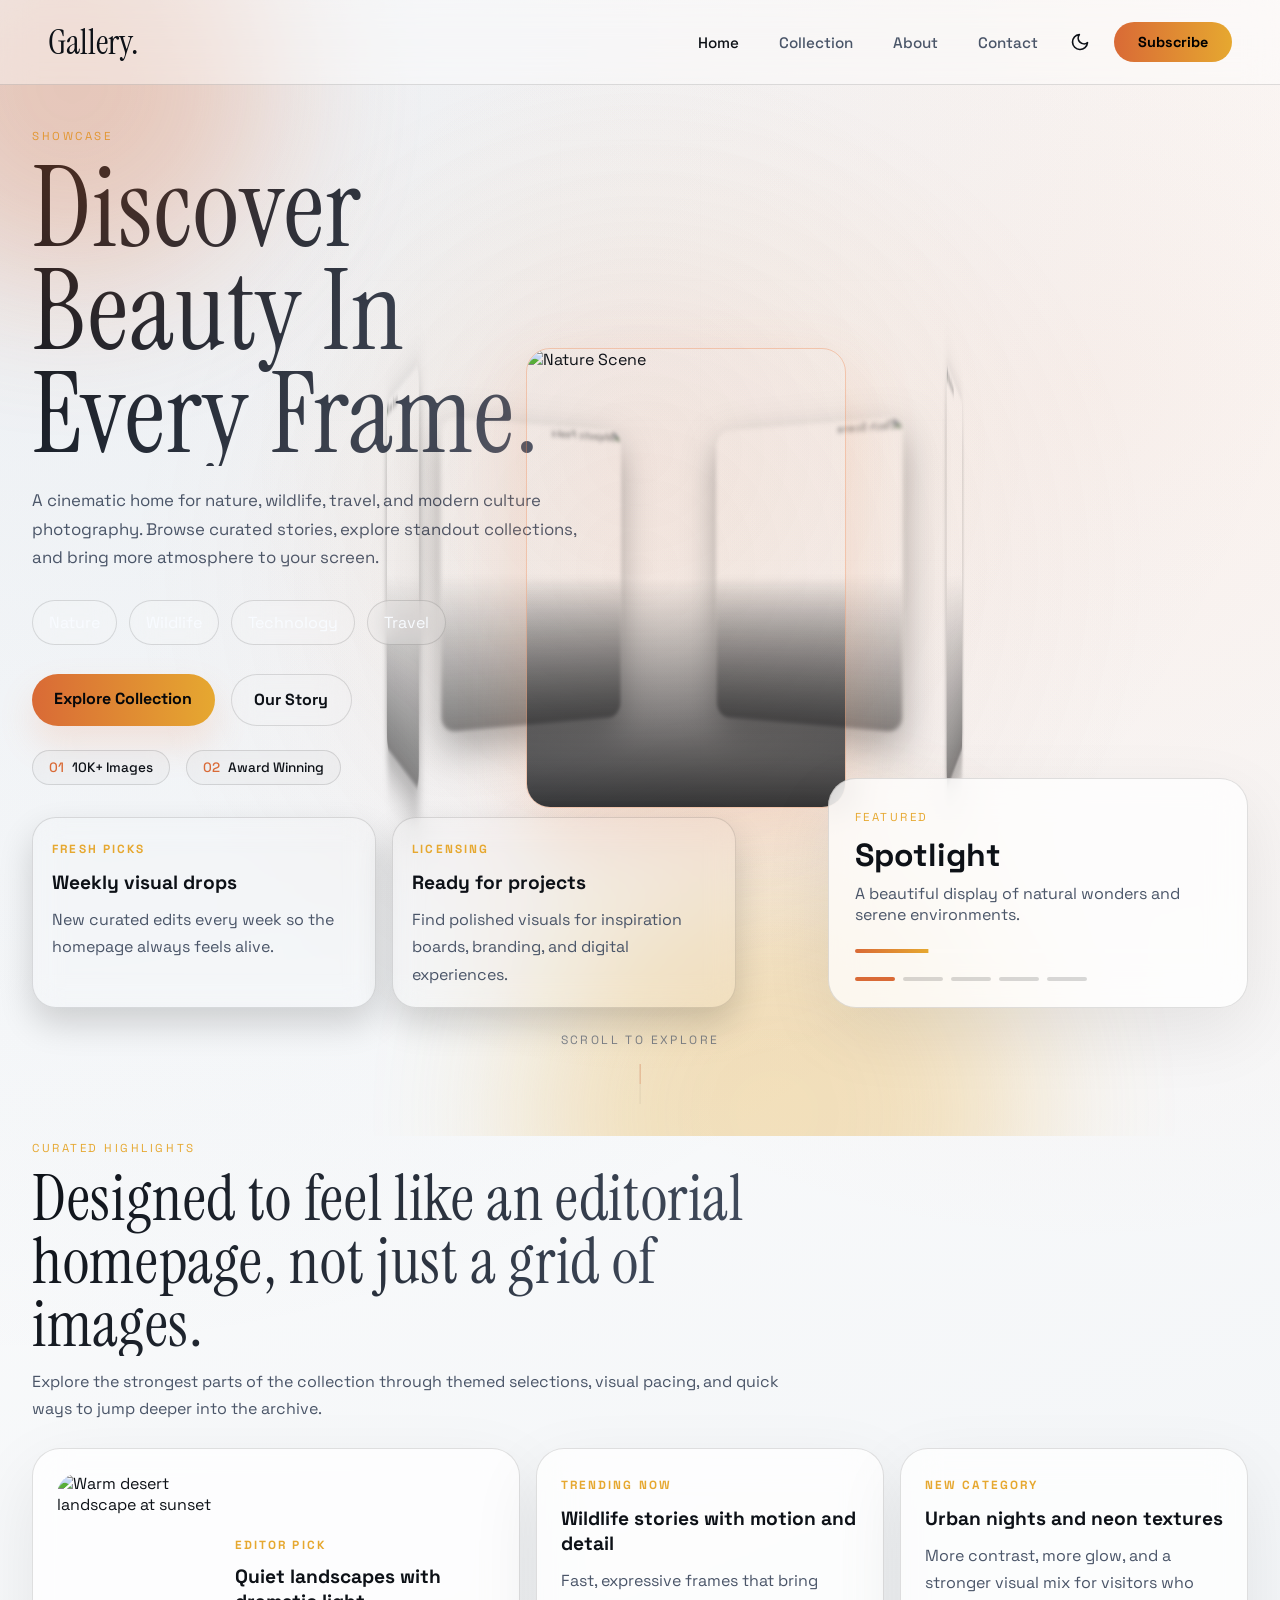
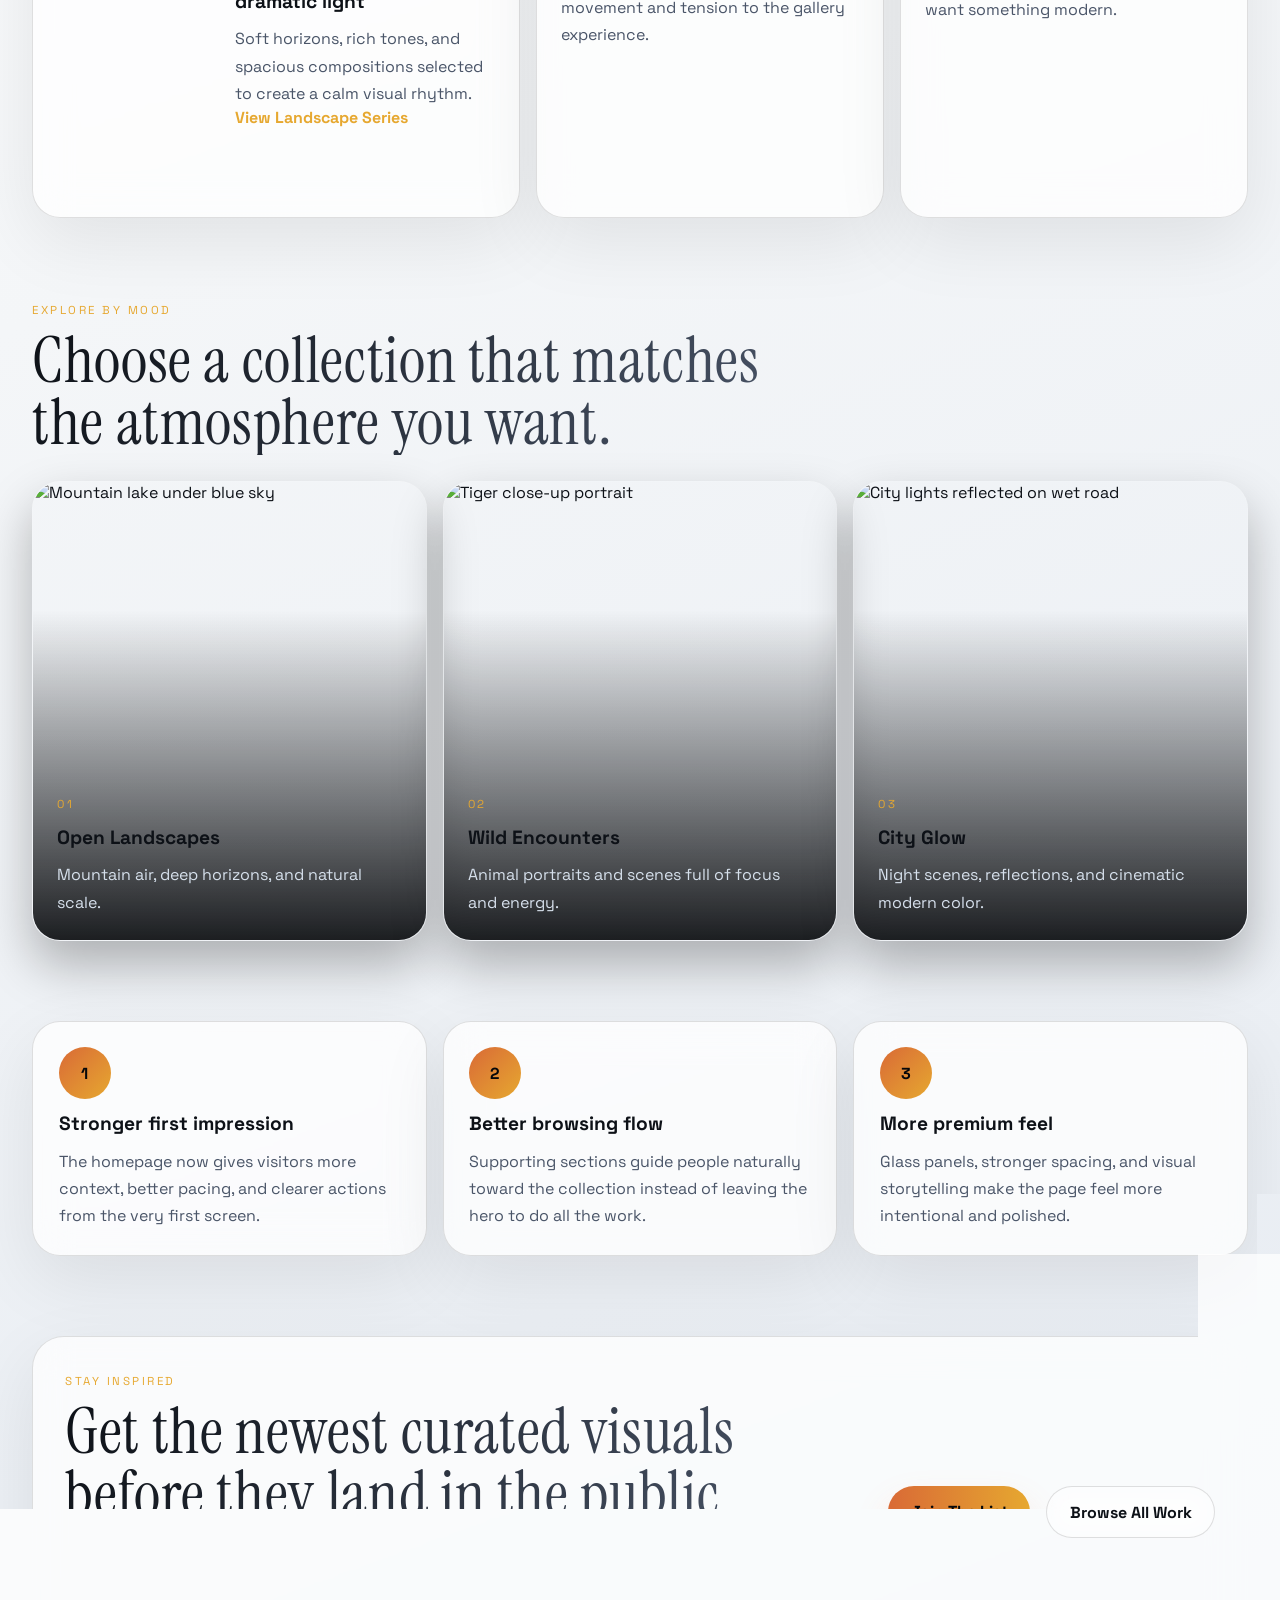
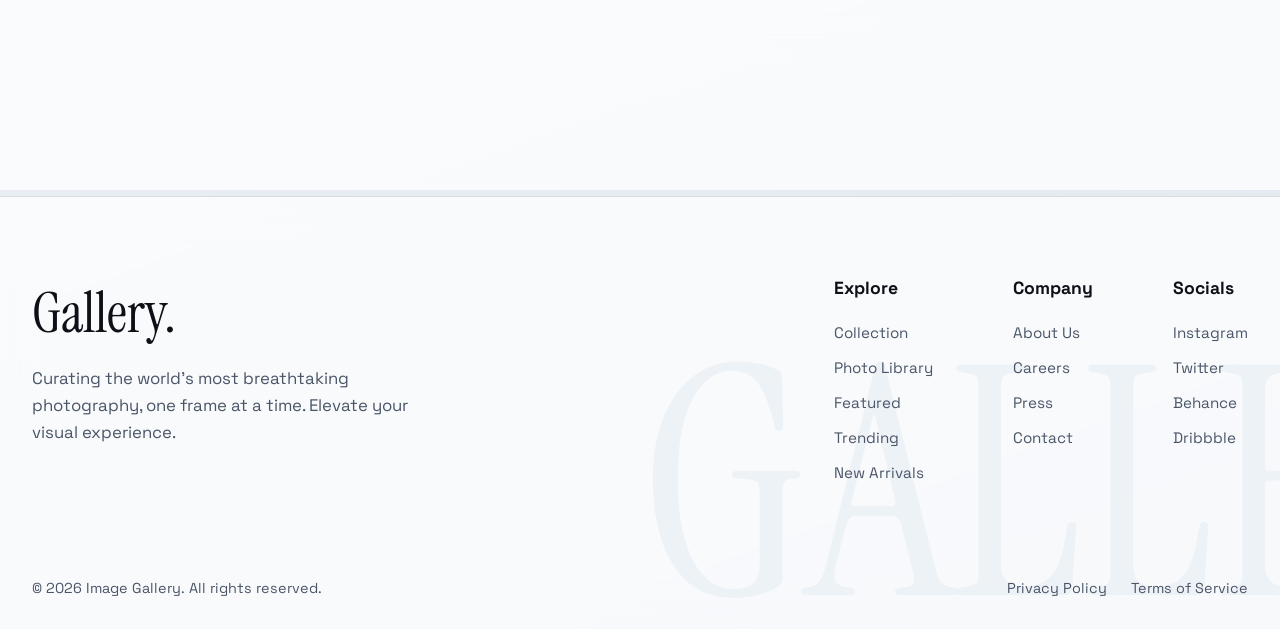
==== index.html @ 25993157 "Add files via upload" ====
<!DOCTYPE html>
<html lang="en" data-theme="dark">

<head>
    <meta charset="UTF-8">
    <meta name="viewport" content="width=device-width, initial-scale=1.0">
    <title>Image Gallery</title>
    <link rel="preconnect" href="https://fonts.googleapis.com">
    <link rel="preconnect" href="https://fonts.gstatic.com" crossorigin>
    <link
        href="https://fonts.googleapis.com/css2?family=Instrument+Serif:ital@0;1&family=Space+Grotesk:wght@400;500;700&display=swap"
        rel="stylesheet">
    <link rel="stylesheet" href="styles.css">
</head>

<body>
    <div class="bg-glow"></div>
    <div class="page-noise"></div>

    <nav class="navbar stagger-in">
        <a href="index.html" class="nav-brand magnetic" data-magnetic>Gallery.</a>
        <button class="nav-toggle" id="nav-toggle" type="button" aria-label="Toggle navigation"
            aria-controls="nav-menu" aria-expanded="false">
            <span></span>
            <span></span>
            <span></span>
        </button>
        <div class="nav-menu" id="nav-menu">
            <ul class="nav-links">
                <li><a href="index.html" class="active magnetic" data-magnetic>Home</a></li>
                <li><a href="collection.html" class="magnetic" data-magnetic>Collection</a></li>
                <li><a href="about.html" class="magnetic" data-magnetic>About</a></li>
                <li><a href="contact.html" class="magnetic" data-magnetic>Contact</a></li>
            </ul>
            <div class="nav-actions">
                <button class="theme-toggle magnetic" data-magnetic id="theme-toggle" aria-label="Toggle theme">
                    <svg class="sun-icon" xmlns="http://www.w3.org/2000/svg" width="20" height="20" viewBox="0 0 24 24"
                        fill="none" stroke="currentColor" stroke-width="2" stroke-linecap="round"
                        stroke-linejoin="round">
                        <circle cx="12" cy="12" r="5"></circle>
                        <line x1="12" y1="1" x2="12" y2="3"></line>
                        <line x1="12" y1="21" x2="12" y2="23"></line>
                        <line x1="4.22" y1="4.22" x2="5.64" y2="5.64"></line>
                        <line x1="18.36" y1="18.36" x2="19.78" y2="19.78"></line>
                        <line x1="1" y1="12" x2="3" y2="12"></line>
                        <line x1="21" y1="12" x2="23" y2="12"></line>
                        <line x1="4.22" y1="19.78" x2="5.64" y2="18.36"></line>
                        <line x1="18.36" y1="5.64" x2="19.78" y2="4.22"></line>
                    </svg>
                    <svg class="moon-icon" xmlns="http://www.w3.org/2000/svg" width="20" height="20" viewBox="0 0 24 24"
                        fill="none" stroke="currentColor" stroke-width="2" stroke-linecap="round"
                        stroke-linejoin="round" style="display: none;">
                        <path d="M21 12.79A9 9 0 1 1 11.21 3 7 7 0 0 0 21 12.79z"></path>
                    </svg>
                </button>
                <a href="contact.html" class="nav-cta magnetic" data-magnetic>Subscribe</a>
            </div>
        </div>
    </nav>

    <header class="hero">
        <div class="floating-orbs">
            <div class="orb orb-1"></div>
            <div class="orb orb-2"></div>
        </div>
        <div class="hero-3d-container">
            <div class="carousel-3d" id="hero-carousel-3d">
                <div class="carousel__cell active" data-label="Featured"
                    data-description="A beautiful display of natural wonders and serene environments.">
                    <img src="assets/photos/nature-scene.jpg"
                        alt="Nature Scene">
                    <div class="cell-overlay"></div>
                </div>
                <div class="carousel__cell" data-label="Trending"
                    data-description="Majestic creatures in their natural habitats.">
                    <img src="assets/photos/wildlife-scene.jpg"
                        alt="Wildlife Scene">
                    <div class="cell-overlay"></div>
                </div>
                <div class="carousel__cell" data-label="Latest"
                    data-description="Exploring the boundaries of modern technology.">
                    <img src="assets/photos/tech-scene.jpg"
                        alt="Tech Scene">
                    <div class="cell-overlay"></div>
                </div>
                <div class="carousel__cell" data-label="Popular"
                    data-description="Experience the breathtaking altitude and majestic peaks.">
                    <img src="assets/photos/majestic-peaks.jpg"
                        alt="Majestic Peaks">
                    <div class="cell-overlay"></div>
                </div>
                <div class="carousel__cell" data-label="Discover"
                    data-description="Feel the calming presence of the deep blue ocean.">
                    <img src="assets/photos/ocean-breeze.jpg"
                        alt="Ocean Breeze">
                    <div class="cell-overlay"></div>
                </div>
            </div>
        </div>

        <div class="hero-copy">
            <span class="eyebrow">Showcase</span>
            <h1>Discover Beauty In Every Frame.</h1>
            <p class="hero-text">A cinematic home for nature, wildlife, travel, and modern culture photography.
                Browse curated stories, explore standout collections, and bring more atmosphere to your screen.</p>
            <div class="hero-chips">
                <span>Nature</span>
                <span>Wildlife</span>
                <span>Technology</span>
                <span>Travel</span>
            </div>
            <div class="hero-actions stagger-in">
                <a href="collection.html" class="primary-link magnetic" data-magnetic>Explore Collection</a>
                <a href="about.html" class="secondary-link magnetic" data-magnetic>Our Story</a>
            </div>
            <div class="stat-badges stagger-in">
                <div class="badge magnetic" data-magnetic>
                    <span class="badge-icon">01</span>
                    <span class="badge-text">10K+ Images</span>
                </div>
                <div class="badge magnetic" data-magnetic>
                    <span class="badge-icon">02</span>
                    <span class="badge-text">Award Winning</span>
                </div>
            </div>
            <div class="hero-mini-grid reveal">
                <article class="mini-card">
                    <span class="mini-label">Fresh Picks</span>
                    <h3>Weekly visual drops</h3>
                    <p>New curated edits every week so the homepage always feels alive.</p>
                </article>
                <article class="mini-card">
                    <span class="mini-label">Licensing</span>
                    <h3>Ready for projects</h3>
                    <p>Find polished visuals for inspiration boards, branding, and digital experiences.</p>
                </article>
            </div>
        </div>

        <div class="hero-panel">
            <span class="panel-label" id="hero-label">Featured</span>
            <h2>Spotlight</h2>
            <p class="panel-text" id="hero-description">A beautiful display of natural wonders and serene
                environments.</p>
            <div class="hero-progress">
                <span id="hero-progress-bar"></span>
            </div>
            <div class="carousel-thumbnails">
                <button class="thumb-dot active magnetic" data-magnetic data-index="0"
                    aria-label="Go to slide 1"></button>
                <button class="thumb-dot magnetic" data-magnetic data-index="1" aria-label="Go to slide 2"></button>
                <button class="thumb-dot magnetic" data-magnetic data-index="2" aria-label="Go to slide 3"></button>
                <button class="thumb-dot magnetic" data-magnetic data-index="3" aria-label="Go to slide 4"></button>
                <button class="thumb-dot magnetic" data-magnetic data-index="4" aria-label="Go to slide 5"></button>
            </div>
        </div>

        <div class="scroll-indicator">
            <span class="scroll-text">Scroll to explore</span>
            <div class="scroll-line-container">
                <div class="scroll-line"></div>
            </div>
        </div>
    </header>

    <main class="home-main">
        <section class="home-section highlights reveal">
            <div class="section-heading stagger-in">
                <span class="eyebrow">Curated Highlights</span>
                <h2>Designed to feel like an editorial homepage, not just a grid of images.</h2>
                <p>Explore the strongest parts of the collection through themed selections, visual pacing, and quick
                    ways to jump deeper into the archive.</p>
            </div>
            <div class="highlights-grid">
                <article class="highlight-card highlight-card-large stagger-in">
                    <div class="highlight-visual">
                        <img src="assets/photos/warm-desert-landscape.jpg"
                            alt="Warm desert landscape at sunset">
                    </div>
                    <div class="highlight-copy">
                        <span class="mini-label">Editor Pick</span>
                        <h3>Quiet landscapes with dramatic light</h3>
                        <p>Soft horizons, rich tones, and spacious compositions selected to create a calm visual
                            rhythm.</p>
                        <a href="collection.html" class="text-link">View Landscape Series</a>
                    </div>
                </article>
                <article class="highlight-card stagger-in">
                    <span class="mini-label">Trending Now</span>
                    <h3>Wildlife stories with motion and detail</h3>
                    <p>Fast, expressive frames that bring movement and tension to the gallery experience.</p>
                </article>
                <article class="highlight-card stagger-in">
                    <span class="mini-label">New Category</span>
                    <h3>Urban nights and neon textures</h3>
                    <p>More contrast, more glow, and a stronger visual mix for visitors who want something modern.</p>
                </article>
            </div>
        </section>

        <section class="home-section collection-preview reveal">
            <div class="section-heading stagger-in">
                <span class="eyebrow">Explore By Mood</span>
                <h2>Choose a collection that matches the atmosphere you want.</h2>
            </div>
            <div class="preview-grid">
                <a href="collection.html" class="preview-card stagger-in magnetic" data-magnetic>
                    <img src="assets/photos/mountain-lake.jpg"
                        alt="Mountain lake under blue sky">
                    <div class="preview-overlay">
                        <span class="card-index">01</span>
                        <h3>Open Landscapes</h3>
                        <p>Mountain air, deep horizons, and natural scale.</p>
                    </div>
                </a>
                <a href="collection.html" class="preview-card stagger-in magnetic" data-magnetic>
                    <img src="assets/photos/tiger-close-up-portrait.jpg"
                        alt="Tiger close-up portrait">
                    <div class="preview-overlay">
                        <span class="card-index">02</span>
                        <h3>Wild Encounters</h3>
                        <p>Animal portraits and scenes full of focus and energy.</p>
                    </div>
                </a>
                <a href="collection.html" class="preview-card stagger-in magnetic" data-magnetic>
                    <img src="assets/photos/city-lights-reflection.jpg"
                        alt="City lights reflected on wet road">
                    <div class="preview-overlay">
                        <span class="card-index">03</span>
                        <h3>City Glow</h3>
                        <p>Night scenes, reflections, and cinematic modern color.</p>
                    </div>
                </a>
            </div>
        </section>

        <section class="home-section value-strip reveal">
            <div class="value-grid">
                <article class="value-card stagger-in">
                    <span class="value-number">1</span>
                    <h3>Stronger first impression</h3>
                    <p>The homepage now gives visitors more context, better pacing, and clearer actions from the very
                        first screen.</p>
                </article>
                <article class="value-card stagger-in">
                    <span class="value-number">2</span>
                    <h3>Better browsing flow</h3>
                    <p>Supporting sections guide people naturally toward the collection instead of leaving the hero to
                        do all the work.</p>
                </article>
                <article class="value-card stagger-in">
                    <span class="value-number">3</span>
                    <h3>More premium feel</h3>
                    <p>Glass panels, stronger spacing, and visual storytelling make the page feel more intentional and
                        polished.</p>
                </article>
            </div>
        </section>

        <section class="home-section home-cta reveal">
            <div class="cta-panel stagger-in">
                <div class="cta-copy">
                    <span class="eyebrow">Stay Inspired</span>
                    <h2>Get the newest curated visuals before they land in the public gallery.</h2>
                    <p>Follow the latest edits, featured sets, and seasonal selections with one quick click.</p>
                </div>
                <div class="cta-actions">
                    <a href="contact.html" class="primary-link magnetic" data-magnetic>Join The List</a>
                    <a href="collection.html" class="secondary-link magnetic" data-magnetic>Browse All Work</a>
                </div>
            </div>
        </section>
    </main>

    <footer class="footer reveal">
        <div class="footer-watermark stagger-in">GALLERY</div>
        <div class="footer-top">
            <div class="footer-brand stagger-in">
                <h2>Gallery.</h2>
                <p>Curating the world's most breathtaking photography, one frame at a time. Elevate your visual
                    experience.</p>
            </div>
            <div class="footer-links stagger-in">
                <div class="link-column">
                    <h3>Explore</h3>
                    <a href="collection.html">Collection</a>
                    <a href="photos.html">Photo Library</a>
                    <a href="collection.html">Featured</a>
                    <a href="collection.html">Trending</a>
                    <a href="collection.html">New Arrivals</a>
                </div>
                <div class="link-column">
                    <h3>Company</h3>
                    <a href="about.html">About Us</a>
                    <a href="about.html">Careers</a>
                    <a href="about.html">Press</a>
                    <a href="contact.html">Contact</a>
                </div>
                <div class="link-column">
                    <h3>Socials</h3>
                    <a href="#">Instagram</a>
                    <a href="#">Twitter</a>
                    <a href="#">Behance</a>
                    <a href="#">Dribbble</a>
                </div>
            </div>
        </div>
        <div class="footer-bottom stagger-in">
            <p>&copy; 2026 Image Gallery. All rights reserved.</p>
            <div class="footer-legal">
                <a href="#">Privacy Policy</a>
                <a href="#">Terms of Service</a>
            </div>
        </div>
    </footer>

    <script src="script.js"></script>
</body>

</html>
---- styles.css ----
:root, :root[data-theme="dark"] {
    --bg-main: #0d1117;
    --bg-gradient-1: rgba(55, 92, 133, 0.34);
    --bg-gradient-2: rgba(240, 140, 87, 0.22);
    --bg-gradient-3: #091018;
    --bg-gradient-4: #0d1117;
    --bg-gradient-5: #111b27;

    --bg: #0d1117;
    --bg-soft: #131c26;
    --panel: rgba(10, 16, 25, 0.74);
    --panel-strong: rgba(14, 21, 33, 0.94);
    --line: rgba(255, 255, 255, 0.12);
    --text: #edf2f7;
    --text-inverse: #0d1117;
    --muted: #9fb0c4;
    --accent: #f08c57;
    --accent-soft: #ffd166;
    --glow: rgba(240, 140, 87, 0.28);
    --shadow: 0 24px 70px rgba(0, 0, 0, 0.32);
    
    --nav-bg: rgba(10, 16, 25, 0.4);
    --noise-color: rgba(255, 255, 255, 0.04);
    --page-gutter: 2rem;
    --page-gutter-mobile: 1rem;
    --section-padding-block: clamp(0.75rem, 2vw, 1.5rem);
    --nav-offset: 6.75rem;
    --nav-offset-mobile: 5.5rem;
}

:root[data-theme="light"] {
    --bg-main: #f4f6f8;
    --bg-gradient-1: rgba(55, 92, 133, 0.1);
    --bg-gradient-2: rgba(240, 140, 87, 0.1);
    --bg-gradient-3: #ffffff;
    --bg-gradient-4: #f4f6f8;
    --bg-gradient-5: #e2e8f0;

    --bg: #f4f6f8;
    --bg-soft: #e2e8f0;
    --panel: rgba(255, 255, 255, 0.74);
    --panel-strong: rgba(255, 255, 255, 0.94);
    --line: rgba(0, 0, 0, 0.12);
    --text: #0d1117;
    --text-inverse: #edf2f7;
    --muted: #4a5568;
    --accent: #d96a36;
    --accent-soft: #e6a830;
    --glow: rgba(217, 106, 54, 0.28);
    --shadow: 0 24px 70px rgba(0, 0, 0, 0.08);

    --nav-bg: rgba(255, 255, 255, 0.4);
    --noise-color: rgba(0, 0, 0, 0.04);
    --page-gutter: 2rem;
    --page-gutter-mobile: 1rem;
    --section-padding-block: clamp(0.75rem, 2vw, 1.5rem);
    --nav-offset: 6.75rem;
    --nav-offset-mobile: 5.5rem;
}

* {
    margin: 0;
    padding: 0;
    box-sizing: border-box;
}

html {
    scroll-behavior: smooth;
}

body {
    min-height: 100vh;
    font-family: "Space Grotesk", sans-serif;
    color: var(--text);
    background:
        radial-gradient(circle at top left, var(--bg-gradient-1), transparent 34%),
        radial-gradient(circle at 85% 10%, var(--bg-gradient-2), transparent 24%),
        linear-gradient(160deg, var(--bg-gradient-3) 0%, var(--bg-gradient-4) 45%, var(--bg-gradient-5) 100%);
    background-color: var(--bg-main);
    overflow-x: hidden;
    transition: background-color 0.5s ease, color 0.5s ease;
}

img {
    display: block;
    width: 100%;
}

button {
    font: inherit;
}

.page-noise {
    position: fixed;
    inset: 0;
    pointer-events: none;
    opacity: 0.18;
    background-image:
        linear-gradient(var(--noise-color) 1px, transparent 1px),
        linear-gradient(90deg, var(--noise-color) 1px, transparent 1px);
    background-size: 140px 140px;
    mask-image: radial-gradient(circle at center, black, transparent 92%);
}

.navbar {
    position: fixed;
    top: 0;
    left: 0;
    width: 100%;
    display: flex;
    justify-content: space-between;
    align-items: center;
    padding: 1.2rem 3rem;
    z-index: 20;
    background: var(--nav-bg);
    backdrop-filter: blur(16px);
    border-bottom: 1px solid var(--line);
}

.nav-menu {
    display: flex;
    align-items: center;
    gap: 2rem;
}

.nav-brand {
    font-family: "Instrument Serif", serif;
    font-size: 2.2rem;
    color: var(--text);
    text-decoration: none;
    font-weight: 400;
}

.nav-links {
    display: flex;
    gap: 2.5rem;
    list-style: none;
}

.nav-links a {
    color: var(--muted);
    text-decoration: none;
    font-size: 0.95rem;
    font-weight: 500;
    transition: color 0.3s ease;
}

.nav-links a:hover,
.nav-links a.active {
    color: var(--text);
}

.nav-toggle {
    display: none;
    width: 48px;
    height: 48px;
    margin-left: auto;
    border: 1px solid var(--line);
    border-radius: 16px;
    background: rgba(255, 255, 255, 0.06);
    color: var(--text);
    align-items: center;
    justify-content: center;
    flex-direction: column;
    gap: 0.28rem;
    cursor: pointer;
}

.nav-toggle span {
    display: block;
    width: 18px;
    height: 2px;
    border-radius: 999px;
    background: currentColor;
    transition: transform 0.25s ease, opacity 0.25s ease;
}

.navbar.menu-open .nav-toggle span:nth-child(1) {
    transform: translateY(6px) rotate(45deg);
}

.navbar.menu-open .nav-toggle span:nth-child(2) {
    opacity: 0;
}

.navbar.menu-open .nav-toggle span:nth-child(3) {
    transform: translateY(-6px) rotate(-45deg);
}

.nav-cta {
    display: inline-flex;
    align-items: center;
    justify-content: center;
    padding: 0.7rem 1.5rem;
    background: linear-gradient(90deg, var(--accent), var(--accent-soft));
    color: #000;
    border: none;
    border-radius: 999px;
    font-weight: 700;
    font-size: 0.9rem;
    text-decoration: none;
    cursor: pointer;
    transition: transform 0.3s ease, box-shadow 0.3s ease;
}

.nav-cta:hover {
    transform: translateY(-2px);
    box-shadow: 0 10px 20px rgba(240, 140, 87, 0.3);
}

.hero {
    position: relative;
    min-height: 100vh;
    padding: calc(var(--nav-offset) + 1rem) var(--page-gutter) 8rem;
    display: grid;
    grid-template-columns: minmax(0, 1.2fr) minmax(300px, 420px);
    gap: 1.5rem;
    align-items: end;
}

.hero-3d-container {
    position: absolute;
    inset: 0;
    overflow: hidden;
    perspective: 1200px;
    padding-top: 1.25rem;
    padding-right: 2rem;
    display: flex;
    justify-content: center;
    align-items: center;
    z-index: 0;
}

.hero-3d-container::before {
    content: "";
    position: absolute;
    inset: 0;
    background: radial-gradient(circle at center, rgba(240, 140, 87, 0.08), transparent 60%);
    pointer-events: none;
}

.carousel-3d {
    --radius: 350px;
    width: 320px;
    height: 460px;
    position: relative;
    transform-style: preserve-3d;
    transition: transform 1s cubic-bezier(0.25, 1, 0.5, 1);
    transform: translateZ(calc(var(--radius) * -1)) rotateY(var(--rotation, 0deg));
    margin-left: 10%;
}

.carousel__cell {
    position: absolute;
    width: 100%;
    height: 100%;
    left: 0;
    top: 0;
    border-radius: 24px;
    overflow: hidden;
    box-shadow: 0 25px 60px rgba(0, 0, 0, 0.5);
    border: 1px solid rgba(255, 255, 255, 0.15);
    transition: filter 1s ease, opacity 1s ease;
    filter: brightness(0.4) blur(3px);
    opacity: 0.6;
}

.carousel__cell.active {
    filter: brightness(1) blur(0px);
    opacity: 1;
    box-shadow: 0 30px 70px rgba(240, 140, 87, 0.2);
    border-color: rgba(240, 140, 87, 0.4);
}

.carousel__cell img {
    width: 100%;
    height: 100%;
    object-fit: cover;
}

.cell-overlay {
    position: absolute;
    inset: 0;
    background: linear-gradient(180deg, transparent 50%, rgba(5, 7, 10, 0.8));
}

.carousel__cell:nth-child(1) { transform: rotateY(0deg) translateZ(var(--radius)); }
.carousel__cell:nth-child(2) { transform: rotateY(72deg) translateZ(var(--radius)); }
.carousel__cell:nth-child(3) { transform: rotateY(144deg) translateZ(var(--radius)); }
.carousel__cell:nth-child(4) { transform: rotateY(216deg) translateZ(var(--radius)); }
.carousel__cell:nth-child(5) { transform: rotateY(288deg) translateZ(var(--radius)); }

.hero-copy {
    max-width: 760px;
    align-self: center;
    padding-top: 0;
}

.eyebrow,
.panel-label,
.lightbox-kicker,
.card-index {
    text-transform: uppercase;
    letter-spacing: 0.22em;
    font-size: 0.72rem;
}

.eyebrow,
.panel-label,
.lightbox-kicker {
    color: var(--accent-soft);
}

.hero h1,
.gallery-intro h2,
.lightbox-caption h3 {
    font-family: "Instrument Serif", serif;
    font-weight: 400;
    letter-spacing: 0.01em;
}

.hero h1 {
    max-width: 10ch;
    font-size: clamp(4rem, 9vw, 7rem);
    line-height: 0.92;
    margin-top: 0.75rem;
}

.hero-text {
    max-width: 34rem;
    margin-top: 1.25rem;
    color: var(--muted);
    font-size: 1.05rem;
    line-height: 1.7;
}

.hero-chips {
    display: flex;
    gap: 0.75rem;
    flex-wrap: wrap;
    margin-top: 1.75rem;
}

.hero-chips span,
.filter-btn,
.nav-btn {
    border: 1px solid var(--line);
    backdrop-filter: blur(14px);
}

.hero-chips span {
    padding: 0.7rem 1rem;
    border-radius: 999px;
    background: rgba(255, 255, 255, 0.08);
    color: #f8fbff;
}

.hero-actions,
.cta-actions {
    display: flex;
    flex-wrap: wrap;
    gap: 1rem;
    margin-top: 1.8rem;
}

.primary-link,
.secondary-link,
.text-link {
    text-decoration: none;
}

.primary-link,
.secondary-link {
    display: inline-flex;
    align-items: center;
    justify-content: center;
    min-height: 52px;
    padding: 0.9rem 1.4rem;
    border-radius: 999px;
    font-weight: 700;
    transition: transform 0.3s ease, box-shadow 0.3s ease, background 0.3s ease, border-color 0.3s ease;
}

.primary-link {
    background: linear-gradient(90deg, var(--accent), var(--accent-soft));
    color: #05070a;
    box-shadow: 0 18px 35px rgba(240, 140, 87, 0.18);
}

.primary-link:hover,
.secondary-link:hover,
.text-link:hover {
    transform: translateY(-2px);
}

.secondary-link {
    color: var(--text);
    border: 1px solid var(--line);
    background: rgba(255, 255, 255, 0.06);
    backdrop-filter: blur(14px);
}

.text-link {
    color: var(--accent-soft);
    font-weight: 700;
}

.hero-mini-grid {
    display: grid;
    grid-template-columns: repeat(2, minmax(0, 1fr));
    gap: 1rem;
    margin-top: 2rem;
    max-width: 44rem;
}

.mini-card {
    padding: 1.2rem;
    border-radius: 24px;
    border: 1px solid var(--line);
    background: rgba(255, 255, 255, 0.05);
    backdrop-filter: blur(14px);
    box-shadow: 0 16px 34px rgba(0, 0, 0, 0.16);
}

.mini-label {
    display: inline-block;
    color: var(--accent-soft);
    font-size: 0.74rem;
    font-weight: 700;
    text-transform: uppercase;
    letter-spacing: 0.18em;
}

.mini-card h3,
.highlight-card h3,
.value-card h3,
.preview-overlay h3 {
    margin-top: 0.75rem;
    font-size: 1.2rem;
}

.mini-card p,
.highlight-card p,
.section-heading p,
.value-card p,
.cta-copy p,
.preview-overlay p {
    margin-top: 0.7rem;
    color: var(--muted);
    line-height: 1.7;
}

.hero-panel {
    align-self: end;
    padding: 1.6rem;
    border: 1px solid var(--line);
    border-radius: 28px;
    background: var(--panel);
    box-shadow: var(--shadow);
    backdrop-filter: blur(18px);
}

.hero-panel h2 {
    margin-top: 0.8rem;
    font-size: 2rem;
    line-height: 1;
}

.panel-text {
    margin-top: 0.8rem;
    color: var(--muted);
}

.hero-progress {
    margin-top: 1.5rem;
    height: 4px;
    background: rgba(255, 255, 255, 0.08);
    border-radius: 999px;
    overflow: hidden;
}

.hero-progress span {
    display: block;
    width: 100%;
    height: 100%;
    background: linear-gradient(90deg, var(--accent), var(--accent-soft));
    transition: transform 0.6s ease;
    transform-origin: left center;
}

.home-main {
    position: relative;
    z-index: 1;
    padding: 0 var(--page-gutter) 2rem;
}

.home-section {
    max-width: 1320px;
    margin: 0 auto 1.5rem;
}

.section-heading {
    max-width: 760px;
    margin-bottom: 1.6rem;
}

.section-heading h2,
.cta-copy h2 {
    margin-top: 0.7rem;
    font-family: "Instrument Serif", serif;
    font-size: clamp(2.4rem, 5vw, 4.2rem);
    font-weight: 400;
    line-height: 0.98;
    letter-spacing: 0.01em;
}

.highlights-grid {
    display: grid;
    grid-template-columns: 1.4fr 1fr 1fr;
    gap: 1rem;
}

.highlight-card,
.value-card,
.cta-panel {
    border: 1px solid var(--line);
    background: var(--panel);
    box-shadow: var(--shadow);
    backdrop-filter: blur(18px);
}

.highlight-card {
    min-height: 100%;
    padding: 1.5rem;
    border-radius: 28px;
}

.highlight-card-large {
    display: grid;
    grid-template-columns: minmax(0, 1.1fr) minmax(260px, 0.9fr);
    gap: 1rem;
    align-items: stretch;
}

.highlight-visual {
    overflow: hidden;
    border-radius: 22px;
    min-height: 320px;
}

.highlight-visual img,
.preview-card img {
    width: 100%;
    height: 100%;
    object-fit: cover;
    transition: transform 0.6s ease;
}

.highlight-card:hover .highlight-visual img,
.preview-card:hover img {
    transform: scale(1.05);
}

.highlight-copy {
    display: flex;
    flex-direction: column;
    justify-content: center;
}

.collection-preview,
.value-strip,
.home-cta {
    margin-top: 5rem;
}

.preview-grid {
    display: grid;
    grid-template-columns: repeat(3, minmax(0, 1fr));
    gap: 1rem;
}

.preview-card {
    display: block;
    color: inherit;
    text-decoration: none;
    position: relative;
    min-height: 460px;
    border-radius: 28px;
    overflow: hidden;
    border: 1px solid rgba(255, 255, 255, 0.12);
    box-shadow: 0 24px 50px rgba(0, 0, 0, 0.28);
}

.preview-card::after {
    content: "";
    position: absolute;
    inset: 0;
    background: linear-gradient(180deg, transparent 28%, rgba(5, 7, 10, 0.9) 100%);
}

.preview-overlay {
    position: absolute;
    inset: auto 0 0 0;
    z-index: 1;
    padding: 1.5rem;
}

.preview-overlay p {
    color: #d6e0ec;
}

.value-grid {
    display: grid;
    grid-template-columns: repeat(3, minmax(0, 1fr));
    gap: 1rem;
}

.value-card {
    padding: 1.6rem;
    border-radius: 28px;
}

.value-number {
    display: inline-flex;
    align-items: center;
    justify-content: center;
    width: 52px;
    height: 52px;
    border-radius: 50%;
    color: #05070a;
    font-weight: 700;
    background: linear-gradient(135deg, var(--accent), var(--accent-soft));
}

.cta-panel {
    display: flex;
    justify-content: space-between;
    gap: 2rem;
    padding: 2rem;
    border-radius: 32px;
    align-items: center;
}

.cta-copy {
    max-width: 720px;
}

.gallery-shell {
    position: relative;
    z-index: 1;
    margin: 8rem auto 3rem;
    padding: 0 var(--page-gutter) 1rem;
    max-width: 1320px;
}

.photo-library-page {
    padding-bottom: 2rem;
}

.gallery-intro,
.gallery-panel {
    border: 1px solid var(--line);
    background: var(--panel);
    backdrop-filter: blur(18px);
    box-shadow: var(--shadow);
}

.gallery-intro {
    display: grid;
    grid-template-columns: minmax(0, 1fr) minmax(300px, 480px);
    gap: 1.5rem;
    padding: 1.7rem;
    border-radius: 30px 30px 0 0;
}

.gallery-intro h2 {
    margin-top: 0.8rem;
    font-size: clamp(2.2rem, 4vw, 3.5rem);
    line-height: 0.95;
}

.stats-grid {
    display: grid;
    grid-template-columns: repeat(3, minmax(0, 1fr));
    gap: 1rem;
}

.stat-card {
    padding: 1rem;
    border-radius: 22px;
    background: rgba(255, 255, 255, 0.05);
    border: 1px solid rgba(255, 255, 255, 0.08);
}

.stat-card span {
    display: block;
    font-size: 1.15rem;
    font-weight: 700;
}

.stat-card p {
    margin-top: 0.45rem;
    color: var(--muted);
    font-size: 0.9rem;
}

.gallery-panel {
    padding: 1.7rem;
    border-top: none;
    border-radius: 0 0 30px 30px;
}

.filters {
    display: flex;
    gap: 0.85rem;
    flex-wrap: wrap;
}

.filter-btn,
.nav-btn,
.close,
.lightbox-nav {
    cursor: pointer;
    color: var(--text);
}

.filter-btn {
    padding: 0.85rem 1.2rem;
    border-radius: 999px;
    background: rgba(255, 255, 255, 0.06);
    transition: transform 0.25s ease, background 0.25s ease, border-color 0.25s ease;
}

.filter-btn:hover,
.filter-btn.active {
    background: rgba(240, 140, 87, 0.16);
    border-color: rgba(240, 140, 87, 0.45);
    transform: translateY(-2px);
}

.status-text {
    margin: 1.1rem 0 1.7rem;
    color: var(--muted);
}

.gallery-grid {
    display: grid;
    grid-template-columns: repeat(12, minmax(0, 1fr));
    gap: 1rem;
}

.gallery-item {
    position: relative;
    grid-column: span 4;
    min-height: 320px;
    border-radius: 24px;
    overflow: hidden;
    cursor: pointer;
    box-shadow: 0 18px 45px rgba(0, 0, 0, 0.24);
    isolation: isolate;
    transform: translateY(0);
    transition: transform 0.35s ease, box-shadow 0.35s ease, opacity 0.35s ease;
}

.gallery-item::before {
    content: "";
    position: absolute;
    inset: 0;
    border: 1px solid rgba(255, 255, 255, 0.12);
    border-radius: inherit;
    z-index: 2;
    pointer-events: none;
}

.gallery-item img {
    height: 100%;
    object-fit: cover;
    transition: transform 0.55s ease, filter 0.55s ease;
}

.gallery-item:hover,
.gallery-item:focus-visible {
    transform: translateY(-8px);
    box-shadow: 0 30px 60px rgba(0, 0, 0, 0.35);
    outline: none;
}

.gallery-item:hover img,
.gallery-item:focus-visible img {
    transform: scale(1.06);
    filter: saturate(1.05);
}

.gallery-item.tall {
    min-height: 430px;
}

.gallery-item.wide {
    grid-column: span 8;
}

.overlay {
    position: absolute;
    inset: auto 0 0 0;
    z-index: 1;
    padding: 1.2rem;
    background: linear-gradient(180deg, transparent, rgba(7, 9, 13, 0.9));
}

.card-index {
    color: var(--accent-soft);
}

.overlay h3 {
    margin-top: 0.4rem;
    font-size: 1.35rem;
}

.overlay p:last-child {
    margin-top: 0.35rem;
    color: #d5dfeb;
    font-size: 0.94rem;
}

.gallery-item.hide {
    opacity: 0;
    transform: scale(0.96);
    pointer-events: none;
}

.navigation {
    display: flex;
    justify-content: center;
    gap: 1rem;
    margin-top: 1.7rem;
}

.nav-btn,
.close,
.lightbox-nav {
    border: 1px solid var(--line);
    background: rgba(255, 255, 255, 0.08);
    transition: background 0.25s ease, transform 0.25s ease, opacity 0.25s ease;
}

.nav-btn {
    min-width: 150px;
    padding: 0.95rem 1.2rem;
    border-radius: 999px;
}

.nav-btn:hover:not(:disabled),
.close:hover,
.lightbox-nav:hover {
    background: rgba(240, 140, 87, 0.16);
    transform: translateY(-2px);
}

.nav-btn:disabled {
    opacity: 0.45;
    cursor: not-allowed;
}

.lightbox {
    position: fixed;
    inset: 0;
    z-index: 30;
    display: none;
    grid-template-columns: auto minmax(0, 960px) auto;
    align-items: center;
    gap: 1rem;
    padding: 2rem;
    background: rgba(4, 7, 11, 0.9);
    backdrop-filter: blur(12px);
}

.lightbox.show {
    display: grid;
}

.lightbox-stage {
    border: 1px solid var(--line);
    background: var(--panel-strong);
    border-radius: 28px;
    overflow: hidden;
    box-shadow: var(--shadow);
}

#lightbox-img {
    width: 100%;
    max-height: 72vh;
    object-fit: cover;
}

.lightbox-caption {
    padding: 1.3rem 1.4rem 1.5rem;
}

.lightbox-caption h3 {
    margin-top: 0.6rem;
    font-size: 2rem;
}

.lightbox-caption p:last-child {
    margin-top: 0.45rem;
    color: var(--muted);
}

.close {
    position: absolute;
    top: 1.2rem;
    right: 1.2rem;
    padding: 0.8rem 1rem;
    border-radius: 999px;
}

.lightbox-nav {
    width: 56px;
    height: 56px;
    border-radius: 50%;
    font-size: 1.3rem;
}

.photo-library-actions {
    display: flex;
    flex-wrap: wrap;
    gap: 1rem;
    margin-bottom: 1.5rem;
}

.photo-library-grid {
    display: grid;
    grid-template-columns: repeat(3, minmax(0, 1fr));
    gap: 1rem;
}

.photo-card {
    overflow: hidden;
    border-radius: 28px;
    border: 1px solid var(--line);
    background: var(--panel);
    box-shadow: var(--shadow);
    backdrop-filter: blur(18px);
}

.photo-card-image {
    aspect-ratio: 4 / 3;
    overflow: hidden;
}

.photo-card-image img {
    width: 100%;
    height: 100%;
    object-fit: cover;
    transition: transform 0.5s ease;
}

.photo-card:hover .photo-card-image img {
    transform: scale(1.04);
}

.photo-card-body {
    padding: 1.35rem;
}

.photo-card-body h3 {
    margin-top: 0.75rem;
    font-size: 1.2rem;
}

.photo-card-meta {
    margin-top: 0.7rem;
    color: var(--muted);
    line-height: 1.6;
}

.photo-card-actions {
    display: flex;
    flex-wrap: wrap;
    gap: 0.75rem;
    margin-top: 1rem;
}

.download-link {
    display: inline-flex;
    align-items: center;
    justify-content: center;
    min-height: 46px;
    padding: 0.8rem 1.1rem;
    border-radius: 999px;
    border: 1px solid var(--line);
    background: rgba(255, 255, 255, 0.06);
    color: var(--text);
    text-decoration: none;
    font-weight: 700;
    transition: transform 0.3s ease, background 0.3s ease, border-color 0.3s ease;
}

.download-link:hover {
    transform: translateY(-2px);
    background: rgba(240, 140, 87, 0.16);
    border-color: rgba(240, 140, 87, 0.45);
}

@media (max-width: 1100px) {
    .hero {
        grid-template-columns: 1fr;
        align-items: end;
        min-height: 860px;
    }

    .hero-copy {
        padding-top: 2rem;
    }

    .carousel-3d {
        --radius: 300px;
        margin-left: 0;
        width: 280px;
        height: 400px;
    }

    .hero-panel {
        max-width: 430px;
    }

    .highlights-grid,
    .preview-grid,
    .value-grid,
    .highlight-card-large {
        grid-template-columns: 1fr;
    }

    .cta-panel {
        flex-direction: column;
        align-items: flex-start;
    }

    .gallery-intro {
        grid-template-columns: 1fr;
    }

    .gallery-item,
    .gallery-item.wide {
        grid-column: span 6;
    }

    .photo-library-grid {
        grid-template-columns: repeat(2, minmax(0, 1fr));
    }
}

@media (max-width: 760px) {
    .navbar {
        padding: 1rem;
        flex-wrap: wrap;
        gap: 0.75rem;
    }

    .nav-toggle {
        display: inline-flex;
    }

    .nav-brand {
        font-size: 1.8rem;
    }

    .nav-menu {
        display: none;
        width: 100%;
        flex-direction: column;
        align-items: stretch;
        gap: 1rem;
        padding: 1rem;
        border: 1px solid var(--line);
        border-radius: 24px;
        background: rgba(8, 12, 19, 0.9);
        box-shadow: var(--shadow);
    }

    .navbar.menu-open .nav-menu {
        display: flex;
    }

    .nav-links {
        flex-direction: column;
        gap: 0.75rem;
    }

    .nav-links a {
        display: block;
        padding: 0.9rem 1rem;
        border: 1px solid var(--line);
        border-radius: 14px;
        background: rgba(255, 255, 255, 0.05);
    }

    .nav-actions {
        flex-direction: column;
        align-items: stretch;
        gap: 0.75rem;
    }

    .theme-toggle {
        min-height: 48px;
        border: 1px solid var(--line);
        border-radius: 14px;
        background: rgba(255, 255, 255, 0.05);
    }

    .nav-cta {
        width: 100%;
    }

    .hero,
    .home-main,
    .gallery-shell,
    .about-section,
    .contact-section,
    .footer {
        padding-left: var(--page-gutter-mobile);
        padding-right: var(--page-gutter-mobile);
    }

    .hero {
        min-height: 760px;
        padding-top: calc(var(--nav-offset-mobile) + 0.75rem);
        padding-bottom: 7rem;
    }

    .hero-3d-container {
        align-items: flex-start;
        padding-top: 14.75rem;
        padding-right: 1rem;
    }

    .carousel-3d {
        --radius: 200px;
        width: 200px;
        height: 300px;
    }

    .hero h1 {
        font-size: clamp(3rem, 18vw, 4.9rem);
    }

    .hero-chips {
        gap: 0.6rem;
    }

    .hero-actions,
    .cta-actions,
    .hero-mini-grid {
        grid-template-columns: 1fr;
    }

    .hero-actions,
    .cta-actions {
        flex-direction: column;
    }

    .primary-link,
    .secondary-link {
        width: 100%;
    }

    .preview-card {
        min-height: 360px;
    }

    .stats-grid {
        grid-template-columns: 1fr;
    }

    .gallery-grid {
        grid-template-columns: 1fr;
    }

    .photo-library-grid {
        grid-template-columns: 1fr;
    }

    .gallery-item,
    .gallery-item.wide,
    .gallery-item.tall {
        grid-column: auto;
        min-height: 310px;
    }

    .filters,
    .navigation {
        flex-direction: column;
    }

    .filter-btn,
    .nav-btn {
        width: 100%;
    }

    .photo-library-actions,
    .photo-card-actions {
        flex-direction: column;
    }

    .download-link {
        width: 100%;
    }

    .lightbox {
        grid-template-columns: 1fr;
        padding: 4.5rem 1rem 1rem;
    }

    .lightbox-stage {
        order: 1;
    }

    .lightbox-nav {
        width: 100%;
        height: auto;
        padding: 0.9rem;
        border-radius: 999px;
    }

    #lightbox-prev {
        order: 2;
    }

    #lightbox-next {
        order: 3;
    }

    .about-section,
    .contact-section {
        padding-top: 0.75rem;
        padding-bottom: 0.75rem;
    }
}

/* About Section */
.about-section {
    max-width: 1320px;
    margin: 8rem auto 4rem;
    padding: var(--section-padding-block) var(--page-gutter);
    position: relative;
    z-index: 1;
    display: grid;
    grid-template-columns: 1fr 1fr;
    gap: 4rem;
    align-items: center;
}

.about-content {
    display: flex;
    flex-direction: column;
    gap: 1.5rem;
}

.about-content h2 {
    font-family: "Instrument Serif", serif;
    font-size: 3.5rem;
    font-weight: 400;
}

.about-content p {
    color: var(--muted);
    font-size: 1.1rem;
    line-height: 1.6;
}

.about-stats {
    display: flex;
    gap: 3rem;
    margin-top: 2rem;
}

.stat-item {
    display: flex;
    flex-direction: column;
    gap: 0.5rem;
}

.stat-number {
    font-family: "Instrument Serif", serif;
    font-size: 3rem;
    color: var(--text);
    line-height: 1;
}

.stat-label {
    color: var(--accent-soft);
    font-weight: 500;
    font-size: 0.9rem;
    text-transform: uppercase;
    letter-spacing: 1px;
}

.about-image {
    position: relative;
    border-radius: 24px;
    overflow: hidden;
}

.about-image img {
    width: 100%;
    height: auto;
    aspect-ratio: 4/5;
    object-fit: cover;
    display: block;
    border-radius: 24px;
}

.image-accent {
    position: absolute;
    inset: 0;
    border-radius: 24px;
    border: 1px solid rgba(255, 255, 255, 0.1);
    box-shadow: inset 0 0 40px rgba(0,0,0,0.5);
    pointer-events: none;
}

/* Contact Section */
.contact-section {
    max-width: 1320px;
    margin: 8rem auto 4rem;
    padding: var(--section-padding-block) var(--page-gutter);
    position: relative;
    z-index: 1;
}

.contact-header {
    text-align: center;
    max-width: 600px;
    margin: 0 auto 4rem;
}

.contact-header h2 {
    font-family: "Instrument Serif", serif;
    font-size: 3.5rem;
    font-weight: 400;
    margin-top: 0.5rem;
}

.contact-header p {
    color: var(--muted);
    font-size: 1.1rem;
    margin-top: 1rem;
}

.contact-grid {
    display: grid;
    grid-template-columns: 1fr 1.5fr;
    gap: 4rem;
    align-items: start;
}

.contact-info {
    display: flex;
    flex-direction: column;
    gap: 2rem;
}

.info-card {
    padding: 2rem;
    border-radius: 24px;
    background: var(--panel);
    border: 1px solid var(--line);
    backdrop-filter: blur(18px);
}

.info-card h3 {
    font-size: 1.2rem;
    font-weight: 700;
    margin-bottom: 0.5rem;
}

.info-card p {
    color: var(--muted);
    font-size: 0.95rem;
    margin-bottom: 1.2rem;
}

.info-card a,
.info-card span {
    color: var(--text);
    font-weight: 500;
    text-decoration: none;
    transition: color 0.3s ease;
}

.info-card a:hover {
    color: var(--accent-soft);
}

.contact-form {
    display: grid;
    grid-template-columns: 1fr 1fr;
    gap: 1.5rem;
    padding: 3rem;
    border-radius: 28px;
    background: var(--panel);
    border: 1px solid var(--line);
    backdrop-filter: blur(18px);
    box-shadow: var(--shadow);
}

.form-group {
    display: flex;
    flex-direction: column;
    gap: 0.6rem;
}

.form-group.full-width {
    grid-column: span 2;
}

.form-group label {
    font-size: 0.9rem;
    font-weight: 500;
    color: var(--text);
}

.form-group input,
.form-group textarea {
    padding: 1rem 1.2rem;
    border-radius: 12px;
    background: rgba(255, 255, 255, 0.04);
    border: 1px solid rgba(255, 255, 255, 0.1);
    color: var(--text);
    font-family: inherit;
    font-size: 1rem;
    transition: border-color 0.3s ease, background 0.3s ease;
}

.form-group input:focus,
.form-group textarea:focus {
    outline: none;
    border-color: rgba(240, 140, 87, 0.5);
    background: rgba(255, 255, 255, 0.08);
}

.form-group input::placeholder,
.form-group textarea::placeholder {
    color: rgba(255, 255, 255, 0.3);
}

.submit-btn {
    padding: 1.1rem;
    border-radius: 12px;
    background: linear-gradient(90deg, var(--accent), var(--accent-soft));
    color: #000;
    font-weight: 700;
    font-size: 1.05rem;
    border: none;
    cursor: pointer;
    transition: transform 0.3s ease, box-shadow 0.3s ease;
}

.submit-btn.full-width {
    grid-column: span 2;
}

.submit-btn:hover {
    transform: translateY(-2px);
    box-shadow: 0 10px 20px rgba(240, 140, 87, 0.3);
}

/* Footer Styles */
.footer {
    position: relative;
    z-index: 1;
    margin-top: 5rem;
    padding: 5rem var(--page-gutter) 2rem;
    background: var(--panel);
    border-top: 1px solid var(--line);
    backdrop-filter: blur(18px);
}

.footer-top {
    max-width: 1320px;
    margin: 0 auto;
    display: flex;
    justify-content: space-between;
    gap: 4rem;
    padding-bottom: 4rem;
    border-bottom: 1px solid rgba(255, 255, 255, 0.06);
}

.footer-brand {
    max-width: 380px;
}

.footer-brand h2 {
    font-family: "Instrument Serif", serif;
    font-size: 3.5rem;
    font-weight: 400;
    color: var(--text);
    margin-bottom: 1rem;
}

.footer-brand p {
    color: var(--muted);
    font-size: 1.05rem;
    line-height: 1.6;
}

.footer-links {
    display: flex;
    gap: 5rem;
}

.link-column {
    display: flex;
    flex-direction: column;
    gap: 1rem;
}

.link-column h3 {
    font-size: 1.1rem;
    font-weight: 700;
    color: var(--text);
    margin-bottom: 0.5rem;
}

.link-column a {
    color: var(--muted);
    text-decoration: none;
    font-size: 0.95rem;
    transition: color 0.3s ease, transform 0.3s ease;
}

.link-column a:hover {
    color: var(--accent-soft);
    transform: translateX(4px);
}

.footer-bottom {
    max-width: 1320px;
    margin: 0 auto;
    padding-top: 2rem;
    display: flex;
    justify-content: space-between;
    align-items: center;
    color: var(--muted);
    font-size: 0.9rem;
}

.footer-legal {
    display: flex;
    gap: 1.5rem;
}

.footer-legal a {
    color: var(--muted);
    text-decoration: none;
    transition: color 0.3s ease;
}

.footer-legal a:hover {
    color: var(--text);
}

@media (max-width: 900px) {
    .about-section {
        grid-template-columns: 1fr;
        gap: 3rem;
    }
    .contact-grid {
        grid-template-columns: 1fr;
    }
    .footer-top {
        flex-direction: column;
        gap: 3rem;
    }
    .footer-links {
        flex-wrap: wrap;
        gap: 3rem;
    }
}

@media (max-width: 600px) {
    .about-stats {
        flex-direction: column;
        gap: 1.5rem;
    }
    .contact-form {
        grid-template-columns: 1fr;
        padding: 2rem 1.5rem;
    }
    .form-group.full-width,
    .submit-btn.full-width {
        grid-column: 1;
    }
    .footer-links {
        flex-direction: column;
        gap: 2rem;
    }
    .footer-bottom {
        flex-direction: column;
        gap: 1rem;
        text-align: center;
    }
}

/* =========================================
   CREATIVE REDESIGN STYLES
   ========================================= */

/* Hover effect on magnetic items */
.magnetic {
    display: inline-block;
    transition: transform 0.3s cubic-bezier(0.25, 1, 0.5, 1);
}

/* Background Glow */
.bg-glow {
    position: fixed;
    top: 50%;
    left: 50%;
    width: 800px;
    height: 800px;
    background: radial-gradient(circle, rgba(240, 140, 87, 0.06) 0%, rgba(255, 209, 102, 0.02) 40%, transparent 70%);
    border-radius: 50%;
    transform: translate(-50%, -50%);
    pointer-events: none;
    z-index: 0;
}

/* Scroll Reveal Animations */
.reveal {
    opacity: 0;
    transform: translateY(40px);
    transition: opacity 1s ease-out, transform 1s cubic-bezier(0.25, 1, 0.5, 1);
}

.reveal.active {
    opacity: 1;
    transform: translateY(0);
}

/* =========================================
   AESTHETIC UPGRADES & THEME STYLES
   ========================================= */

/* Theme Toggle Button */
.nav-actions {
    display: flex;
    align-items: center;
    gap: 1.5rem;
}

.theme-toggle {
    background: transparent;
    border: none;
    color: var(--text);
    display: flex;
    align-items: center;
    justify-content: center;
    transition: transform 0.3s ease, color 0.3s ease;
}

.theme-toggle:hover {
    transform: scale(1.1);
    color: var(--accent);
}

[data-theme="light"] .sun-icon {
    display: none !important;
}

[data-theme="light"] .moon-icon {
    display: block !important;
}

[data-theme="dark"] .sun-icon {
    display: block !important;
}

[data-theme="dark"] .moon-icon {
    display: none !important;
}

/* Gradient Text for Headings */
.hero h1, .gallery-intro h2, .contact-header h2, .about-content h2, .section-heading h2, .cta-copy h2 {
    background: linear-gradient(120deg, var(--text) 0%, var(--muted) 100%);
    -webkit-background-clip: text;
    -webkit-text-fill-color: transparent;
    background-clip: text;
}

/* Aurora Background Glow Animation */
@keyframes aurora {
    0% { filter: hue-rotate(0deg); opacity: 0.8; }
    50% { filter: hue-rotate(40deg); opacity: 1; }
    100% { filter: hue-rotate(0deg); opacity: 0.8; }
}

.bg-glow {
    animation: aurora 8s infinite alternate ease-in-out;
}

/* Flashlight Hover Effect on Gallery Cards */
.gallery-item {
    position: relative;
    overflow: hidden;
}

.gallery-item::after {
    content: '';
    position: absolute;
    inset: 0;
    background: radial-gradient(circle at var(--mouse-x, 50%) var(--mouse-y, 50%), rgba(255, 255, 255, 0.15) 0%, transparent 50%);
    opacity: 0;
    transition: opacity 0.3s ease;
    pointer-events: none;
    z-index: 3;
}

[data-theme="light"] .gallery-item::after {
    background: radial-gradient(circle at var(--mouse-x, 50%) var(--mouse-y, 50%), rgba(0, 0, 0, 0.1) 0%, transparent 50%);
}

.gallery-item:hover::after {
    opacity: 1;
}

/* Massive Footer Watermark */
.footer {
    position: relative;
    overflow: hidden;
}

.footer-watermark {
    position: absolute;
    bottom: -15%;
    left: 50%;
    transform: translateX(-50%);
    font-family: "Instrument Serif", serif;
    font-size: 25vw;
    font-weight: 400;
    color: var(--text-inverse);
    opacity: 0.03;
    pointer-events: none;
    white-space: nowrap;
    z-index: 0;
    user-select: none;
}

[data-theme="light"] .footer-watermark {
    opacity: 0.05;
}

.footer-top, .footer-bottom {
    position: relative;
    z-index: 1;
}

/* Staggered Load Animations */
.stagger-in {
    opacity: 0;
    transform: translateY(30px);
    transition: opacity 0.8s cubic-bezier(0.25, 1, 0.5, 1), transform 0.8s cubic-bezier(0.25, 1, 0.5, 1);
}

.stagger-in.loaded {
    opacity: 1;
    transform: translateY(0);
}

/* =========================================
   HERO ENHANCEMENTS
   ========================================= */

/* Floating Abstract Orbs */
.floating-orbs {
    position: absolute;
    inset: 0;
    overflow: hidden;
    pointer-events: none;
    z-index: 0;
}

.orb {
    position: absolute;
    border-radius: 50%;
    filter: blur(80px);
    opacity: 0.5;
    transition: transform 0.5s ease-out;
}

.orb-1 {
    width: 400px;
    height: 400px;
    background: var(--accent);
    top: -10%;
    left: -10%;
}

.orb-2 {
    width: 500px;
    height: 500px;
    background: var(--accent-soft);
    bottom: -20%;
    right: 20%;
}

[data-theme="light"] .orb {
    opacity: 0.3;
}

/* Stat Badges */
.stat-badges {
    display: flex;
    gap: 1rem;
    margin-top: 1.5rem;
}

.badge {
    display: flex;
    align-items: center;
    gap: 0.5rem;
    padding: 0.5rem 1rem;
    border-radius: 999px;
    background: rgba(255, 255, 255, 0.05);
    border: 1px solid var(--line);
    backdrop-filter: blur(10px);
    font-size: 0.85rem;
    font-weight: 500;
    color: var(--text);
}

[data-theme="light"] .badge {
    background: rgba(0, 0, 0, 0.02);
}

.badge-icon {
    color: var(--accent);
}

/* Carousel Thumbnails */
.carousel-thumbnails {
    display: flex;
    gap: 0.5rem;
    margin-top: 1.5rem;
}

.thumb-dot {
    width: 40px;
    height: 4px;
    border-radius: 999px;
    background: rgba(255, 255, 255, 0.2);
    border: none;
    cursor: pointer;
    transition: background 0.3s ease, transform 0.3s ease;
}

[data-theme="light"] .thumb-dot {
    background: rgba(0, 0, 0, 0.15);
}

.thumb-dot.active {
    background: var(--accent);
}

.thumb-dot:hover {
    background: var(--accent-soft);
}

/* Scroll Indicator */
.scroll-indicator {
    position: absolute;
    bottom: 2rem;
    left: 50%;
    transform: translateX(-50%);
    display: flex;
    flex-direction: column;
    align-items: center;
    gap: 1rem;
    opacity: 0.7;
    transition: opacity 0.3s ease;
}

.scroll-indicator:hover {
    opacity: 1;
}

.scroll-text {
    font-size: 0.75rem;
    text-transform: uppercase;
    letter-spacing: 0.2em;
    color: var(--muted);
    animation: fadePulse 2s infinite ease-in-out;
}

.scroll-line-container {
    width: 1px;
    height: 40px;
    background: rgba(255, 255, 255, 0.1);
    position: relative;
    overflow: hidden;
}

[data-theme="light"] .scroll-line-container {
    background: rgba(0, 0, 0, 0.1);
}

.scroll-line {
    width: 100%;
    height: 50%;
    background: var(--accent);
    position: absolute;
    top: 0;
    left: 0;
    animation: scrollDrop 2s infinite ease-in-out;
}

@keyframes fadePulse {
    0%, 100% { opacity: 0.5; }
    50% { opacity: 1; }
}

@keyframes scrollDrop {
    0% { transform: translateY(-100%); }
    50% { transform: translateY(100%); }
    100% { transform: translateY(200%); }
}

@media (hover: none), (pointer: coarse) {
    .bg-glow {
        display: none;
    }

    .magnetic {
        transform: none !important;
    }
}
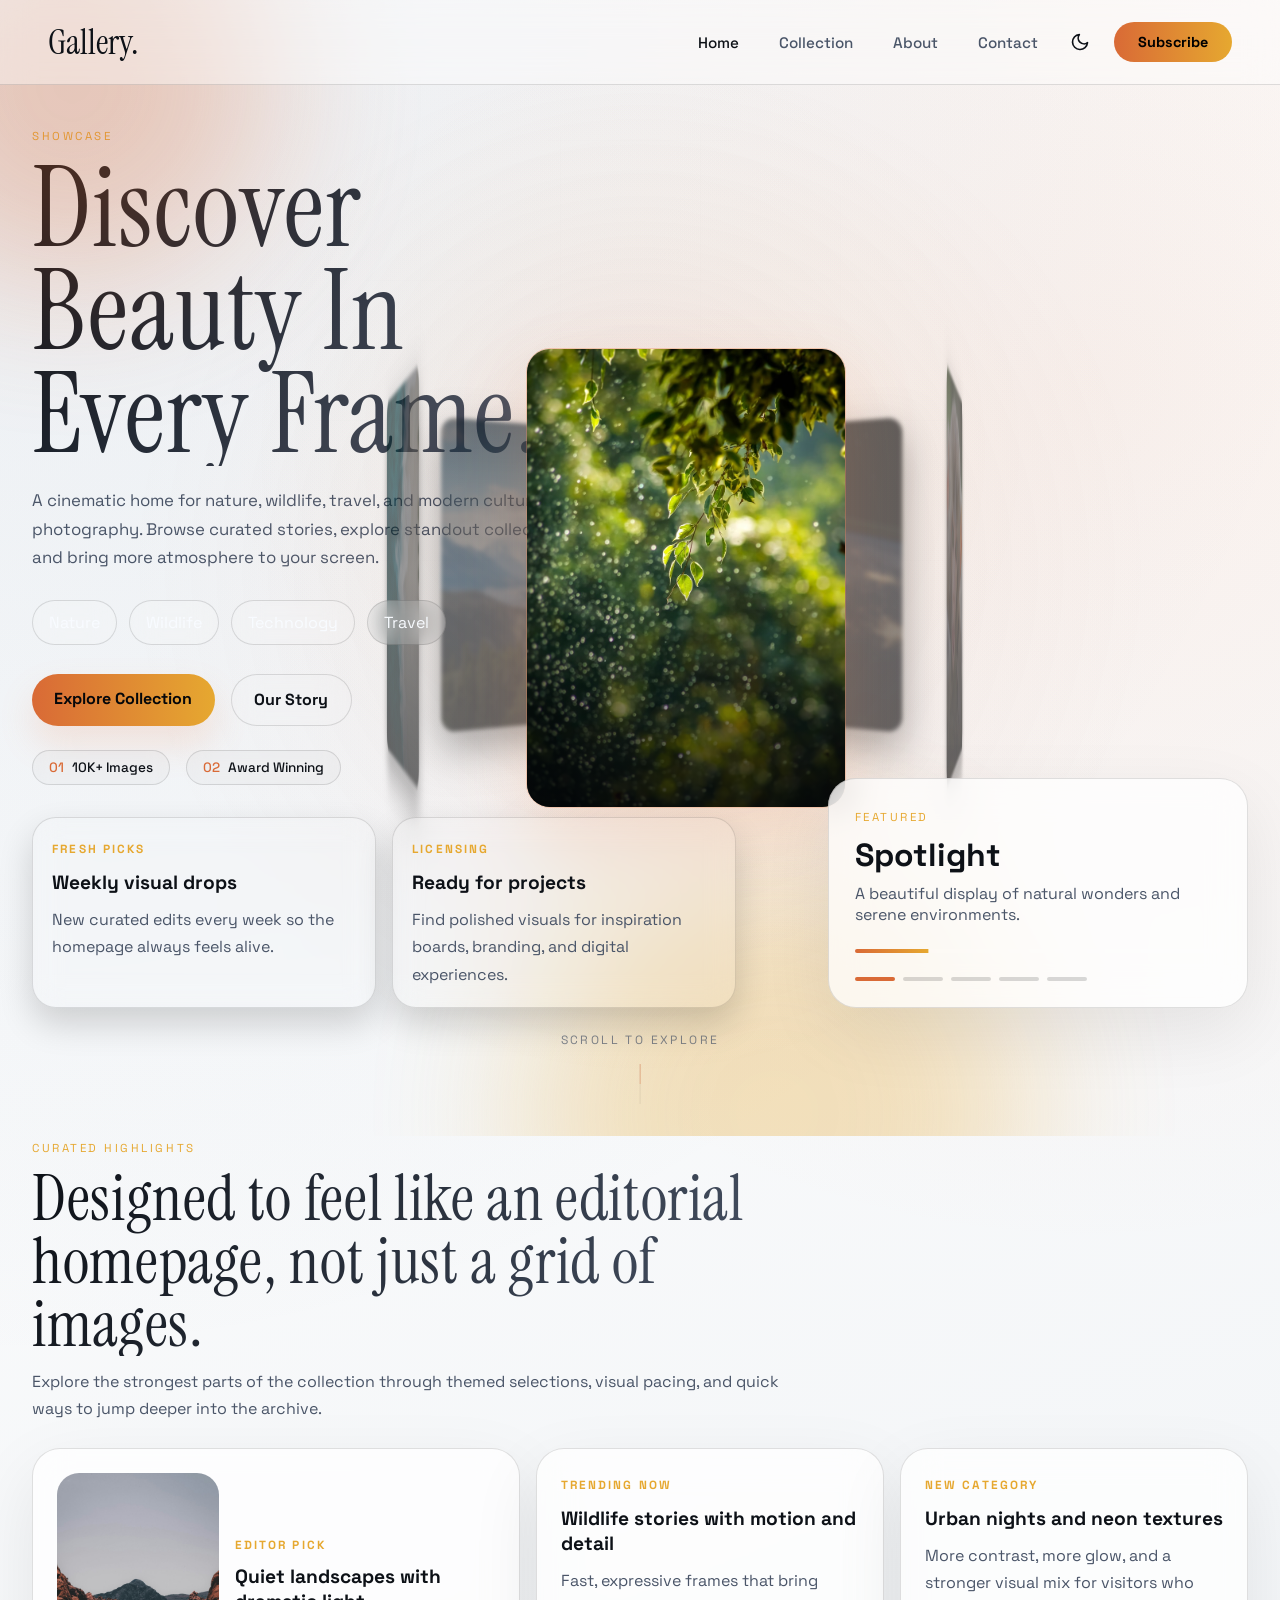
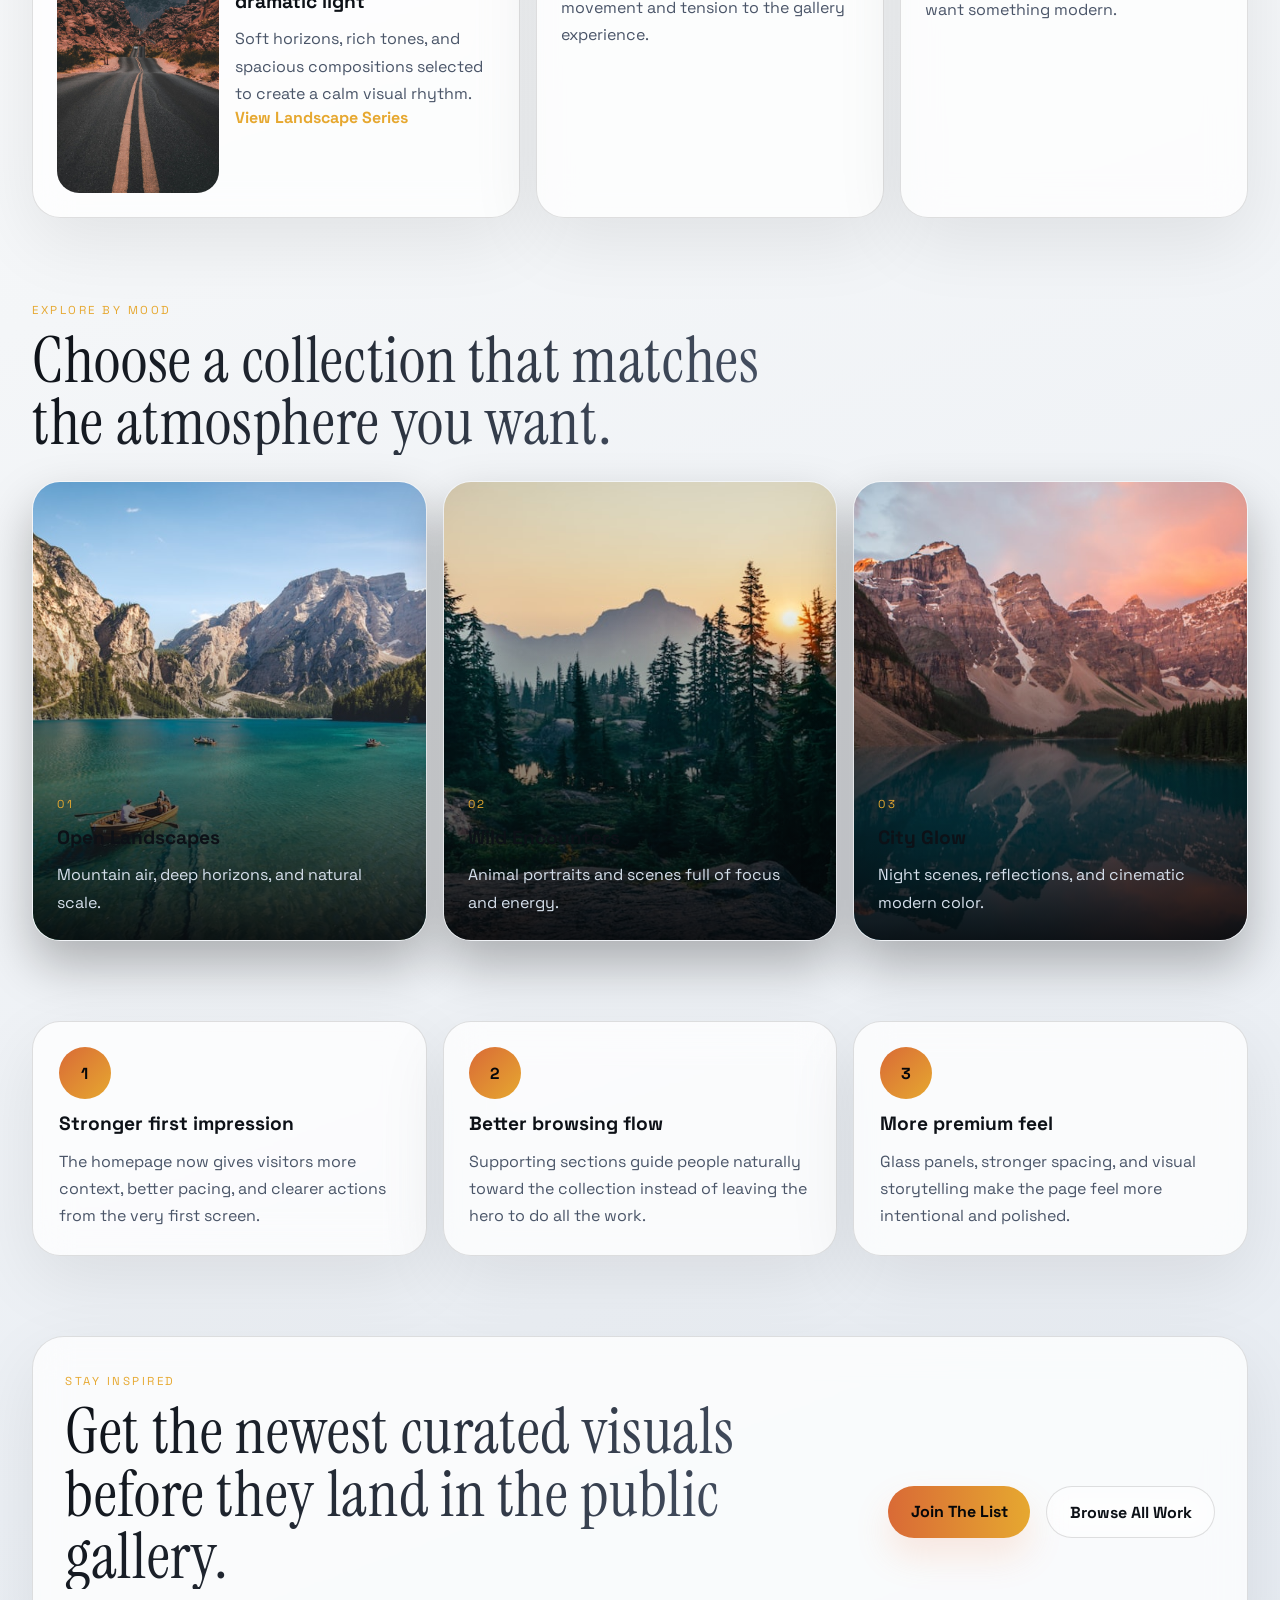
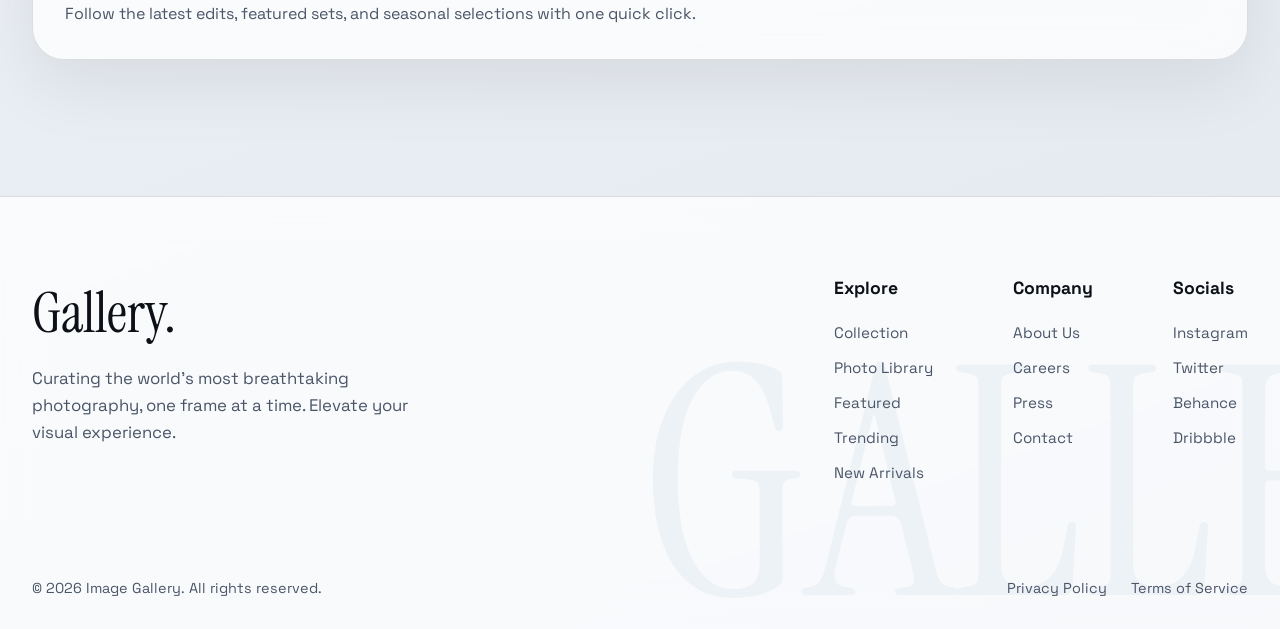
==== commit 1c24eea0: "Update image paths to remove 'assets/' prefix" ====
--- a/index.html
+++ b/index.html
@@ -67,31 +67,31 @@
             <div class="carousel-3d" id="hero-carousel-3d">
                 <div class="carousel__cell active" data-label="Featured"
                     data-description="A beautiful display of natural wonders and serene environments.">
-                    <img src="assets/photos/nature-scene.jpg"
+                    <img src="photos/nature-scene.jpg"
                         alt="Nature Scene">
                     <div class="cell-overlay"></div>
                 </div>
                 <div class="carousel__cell" data-label="Trending"
                     data-description="Majestic creatures in their natural habitats.">
-                    <img src="assets/photos/wildlife-scene.jpg"
+                    <img src="photos/wildlife-scene.jpg"
                         alt="Wildlife Scene">
                     <div class="cell-overlay"></div>
                 </div>
                 <div class="carousel__cell" data-label="Latest"
                     data-description="Exploring the boundaries of modern technology.">
-                    <img src="assets/photos/tech-scene.jpg"
+                    <img src="photos/tech-scene.jpg"
                         alt="Tech Scene">
                     <div class="cell-overlay"></div>
                 </div>
                 <div class="carousel__cell" data-label="Popular"
                     data-description="Experience the breathtaking altitude and majestic peaks.">
-                    <img src="assets/photos/majestic-peaks.jpg"
+                    <img src="photos/majestic-peaks.jpg"
                         alt="Majestic Peaks">
                     <div class="cell-overlay"></div>
                 </div>
                 <div class="carousel__cell" data-label="Discover"
                     data-description="Feel the calming presence of the deep blue ocean.">
-                    <img src="assets/photos/ocean-breeze.jpg"
+                    <img src="photos/ocean-breeze.jpg"
                         alt="Ocean Breeze">
                     <div class="cell-overlay"></div>
                 </div>
@@ -174,7 +174,7 @@
             <div class="highlights-grid">
                 <article class="highlight-card highlight-card-large stagger-in">
                     <div class="highlight-visual">
-                        <img src="assets/photos/warm-desert-landscape.jpg"
+                        <img src="photos/warm-desert-landscape.jpg"
                             alt="Warm desert landscape at sunset">
                     </div>
                     <div class="highlight-copy">
@@ -205,7 +205,7 @@
             </div>
             <div class="preview-grid">
                 <a href="collection.html" class="preview-card stagger-in magnetic" data-magnetic>
-                    <img src="assets/photos/mountain-lake.jpg"
+                    <img src="photos/mountain-lake.jpg"
                         alt="Mountain lake under blue sky">
                     <div class="preview-overlay">
                         <span class="card-index">01</span>
@@ -214,7 +214,7 @@
                     </div>
                 </a>
                 <a href="collection.html" class="preview-card stagger-in magnetic" data-magnetic>
-                    <img src="assets/photos/tiger-close-up-portrait.jpg"
+                    <img src="photos/tiger-close-up-portrait.jpg"
                         alt="Tiger close-up portrait">
                     <div class="preview-overlay">
                         <span class="card-index">02</span>
@@ -223,7 +223,7 @@
                     </div>
                 </a>
                 <a href="collection.html" class="preview-card stagger-in magnetic" data-magnetic>
-                    <img src="assets/photos/city-lights-reflection.jpg"
+                    <img src="photos/city-lights-reflection.jpg"
                         alt="City lights reflected on wet road">
                     <div class="preview-overlay">
                         <span class="card-index">03</span>
